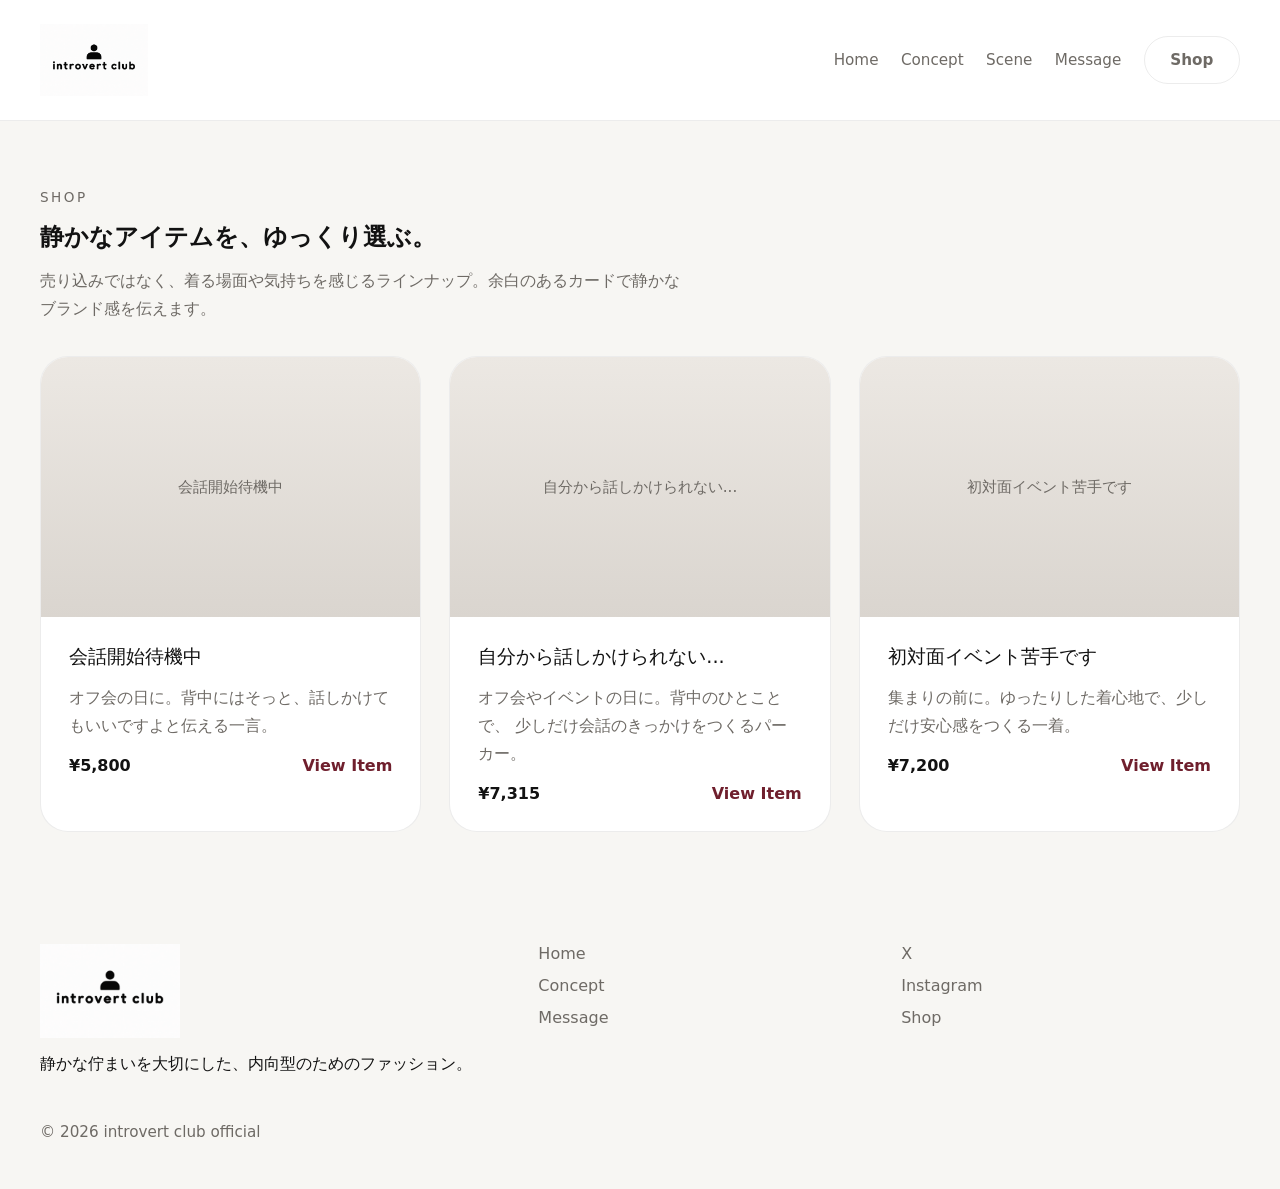
==== shop/index.html @ 11040faf "organize visual" ====
<!DOCTYPE html>
<html lang="ja">

<head>
    <meta charset="UTF-8" />
    <meta name="viewport" content="width=device-width, initial-scale=1.0" />
    <title>Shop | introvert club official</title>
    <meta name="description" content="静かな世界観を感じる introvert club official のショップ。背中のひとことで会話のきっかけをつくる服を紹介します。" />
    <link rel="stylesheet" href="../style.css" />
</head>

<body>
    <div class="page-shell">
        <header class="site-header">
            <div class="brand-logo">
                <img src="../assets/images/logo.png" alt="introvert club official" class="brand-logo-image" />
            </div>
            <button class="nav-toggle" aria-label="メニューを開く">☰</button>
            <nav class="site-nav">
                <a href="../">Home</a>
                <a href="../#concept">Concept</a>
                <a href="../#scene">Scene</a>
                <a href="../#message">Message</a>
                <a href="./" class="button button-outline">Shop</a>
            </nav>
        </header>

        <main>
            <section class="section">
                <div class="section-header">
                    <p class="section-eyebrow">Shop</p>
                    <h2>静かなアイテムを、ゆっくり選ぶ。</h2>
                    <p>売り込みではなく、着る場面や気持ちを感じるラインナップ。余白のあるカードで静かなブランド感を伝えます。</p>
                </div>

                <div class="product-grid">
                    <article class="product-card">
                        <div class="product-card-image">会話開始待機中</div>
                        <div class="product-card-body">
                            <p class="product-card-title">会話開始待機中</p>
                            <p class="product-card-copy">オフ会の日に。背中にはそっと、話しかけてもいいですよと伝える一言。</p>
                            <div class="product-card-meta">
                                <span class="product-card-price">¥5,800</span>
                                <a href="https://suzuri.jp/ykym3-2026/19942047/t-shirt/s/white" class="product-card-link">View Item</a>
                            </div>
                        </div>
                    </article>

                    <article class="product-card">
                        <div class="product-card-image">
                            自分から話しかけられない...
                        </div>

                        <div class="product-card-body">
                            <p class="product-card-title">
                                自分から話しかけられない...
                            </p>

                            <p class="product-card-copy">
                                オフ会やイベントの日に。背中のひとことで、
                                少しだけ会話のきっかけをつくるパーカー。
                            </p>

                            <div class="product-card-meta">
                                <span class="product-card-price">¥7,315</span>

                                <a href="https://suzuri.jp/ykym3-2026/19942047/heavyweight-hoodie/l/offwhite"
                                    target="_blank" rel="noopener noreferrer" class="product-card-link">
                                    View Item
                                </a>
                            </div>
                        </div>
                    </article>

                    <article class="product-card">
                        <div class="product-card-image">初対面イベント苦手です</div>
                        <div class="product-card-body">
                            <p class="product-card-title">初対面イベント苦手です</p>
                            <p class="product-card-copy">集まりの前に。ゆったりした着心地で、少しだけ安心感をつくる一着。</p>
                            <div class="product-card-meta">
                                <span class="product-card-price">¥7,200</span>
                                <a href="./" class="product-card-link">View Item</a>
                            </div>
                        </div>
                    </article>
                </div>
            </section>
        </main>

        <footer class="site-footer">
            <div class="footer-grid">
                <div>
                    <img src="../assets/images/logo.png" alt="introvert club official" class="footer-logo" />
                    <p>静かな佇まいを大切にした、内向型のためのファッション。</p>
                </div>
                <div class="footer-links">
                    <a href="../">Home</a>
                    <a href="../#concept">Concept</a>
                    <a href="../#message">Message</a>
                </div>
                <div class="footer-social">
                    <a href="#">X</a>
                    <a href="#">Instagram</a>
                    <a href="./">Shop</a>
                </div>
            </div>
            <p class="footer-copy">© 2026 introvert club official</p>
        </footer>
    </div>
    <script src="../script.js"></script>
</body>

</html>
---- style.css ----
:root {
  color-scheme: light;
  --bg: #f7f6f3;
  --surface: #ffffff;
  --surface-alt: #f4f2ee;
  --text: #121212;
  --muted: #6e6a65;
  --accent: #6f1f2d;
  --accent-soft: #a36a6f;
  --border: rgba(18,18,18,0.08);
  --shadow: 0 18px 50px rgba(18,18,18,0.08);
  --radius: 28px;
}

* {
  box-sizing: border-box;
}

html {
  scroll-behavior: smooth;
}

body {
  margin: 0;
  font-family: Inter, ui-sans-serif, system-ui, -apple-system, BlinkMacSystemFont, "Segoe UI", sans-serif;
  background: var(--bg);
  color: var(--text);
}

img {
  max-width: 100%;
  display: block;
}

.page-shell {
  min-height: 100vh;
}

.site-header {
  position: sticky;
  top: 0;
  z-index: 10;
  display: flex;
  align-items: center;
  justify-content: space-between;
  gap: 1rem;
  padding: 1.5rem 2.5rem;
  background: rgba(255,255,255,0.95);
  border-bottom: 1px solid var(--border);
  backdrop-filter: blur(14px);
}

.brand-logo {
  display: flex;
  align-items: center;
  gap: 1rem;
}

.brand-logo-image {
  display: block;
  max-height: 72px;
  width: auto;
}

.brand-mark {
  width: 48px;
  height: 48px;
  border-radius: 16px;
  display: grid;
  place-items: center;
  background: var(--text);
  color: white;
  font-weight: 700;
  letter-spacing: 0.1em;
}

.brand-name {
  margin: 0;
  font-size: 0.95rem;
  letter-spacing: 0.12em;
  text-transform: uppercase;
}

.brand-subtitle {
  margin: 0.2rem 0 0;
  color: var(--muted);
  font-size: 0.82rem;
}

.nav-toggle {
  display: none;
  border: 1px solid var(--border);
  background: transparent;
  color: var(--text);
  padding: 0.8rem 1rem;
  border-radius: 999px;
  cursor: pointer;
}

.site-nav {
  display: flex;
  align-items: center;
  gap: 1.4rem;
  flex-wrap: wrap;
}

.site-nav a {
  color: var(--muted);
  text-decoration: none;
  font-size: 0.95rem;
  transition: color 180ms ease, transform 180ms ease;
}

.site-nav a:hover {
  color: var(--text);
  transform: translateY(-1px);
}

.button {
  display: inline-flex;
  align-items: center;
  justify-content: center;
  border-radius: 999px;
  padding: 0.9rem 1.6rem;
  text-decoration: none;
  font-weight: 600;
  transition: transform 180ms ease, background 180ms ease, color 180ms ease;
}

.button:hover {
  transform: translateY(-2px);
}

.button-primary {
  background: var(--text);
  color: #fff;
}

.button-secondary,
.button-outline {
  border: 1px solid var(--border);
  color: var(--text);
  background: transparent;
}

.hero {
  display: grid;
  grid-template-columns: 1.2fr 0.8fr;
  align-items: center;
  gap: 3rem;
  padding: 5rem 2.5rem 4rem;
}

.eyebrow,
.section-eyebrow {
  margin: 0 0 1rem;
  color: var(--accent);
  letter-spacing: 0.18em;
  text-transform: uppercase;
  font-size: 0.85rem;
}

.hero-copy h1,
.section-header h2,
.logo-display h2 {
  margin: 0;
  line-height: 1.05;
}

.hero-copy h1 {
  font-size: clamp(3rem, 6vw, 5rem);
  max-width: 11ch;
  letter-spacing: -0.04em;
}

.hero-text {
  max-width: 36rem;
  color: var(--muted);
  line-height: 1.8;
  margin: 1.6rem 0 2rem;
}

.hero-actions {
  display: flex;
  flex-wrap: wrap;
  gap: 1rem;
}

.hero-visual {
  display: flex;
  justify-content: center;
}

.visual-frame {
  width: min(32rem, 100%);
  min-height: 26rem;
  border-radius: 32px;
  background: linear-gradient(180deg, #ffffff 0%, #f2eeeb 100%);
  border: 1px solid var(--border);
  padding: 2.5rem;
  display: grid;
  place-items: center;
}

.hero-placeholder {
  min-height: 26rem;
  width: 100%;
  border-radius: 32px;
  background: linear-gradient(180deg, #ece8e3 0%, #f7f6f3 100%);
  border: 1px solid var(--border);
  box-shadow: inset 0 0 0 1px rgba(18,18,18,0.02);
  display: flex;
  align-items: center;
  justify-content: center;
  position: relative;
  overflow: hidden;
}

.hero-placeholder::after {
  content: "";
  position: absolute;
  inset: 0;
  background: radial-gradient(circle at top left, rgba(255,255,255,0.8), transparent 28%), radial-gradient(circle at bottom right, rgba(170,160,150,0.2), transparent 22%);
  pointer-events: none;
}

.hero-placeholder-body {
  position: relative;
  z-index: 1;
  max-width: 22rem;
  text-align: center;
}

.placeholder-eyebrow {
  margin: 0 0 1rem;
  color: var(--accent);
  letter-spacing: 0.14em;
  text-transform: uppercase;
  font-size: 0.82rem;
}

.placeholder-text {
  margin: 0;
  color: var(--muted);
  line-height: 1.9;
}

.section-card-large {
  position: relative;
  min-height: 320px;
  background: linear-gradient(180deg, #f8f6f2 0%, #e9e6e2 100%);
  border-color: rgba(18,18,18,0.05);
}

.section-card-large::after {
  content: "";
  position: absolute;
  inset: 0;
  background: radial-gradient(circle at 30% 40%, rgba(18,18,18,0.04), transparent 25%), linear-gradient(90deg, rgba(255,255,255,0.7), transparent 60%);
  pointer-events: none;
}

.visual-copy {
  max-width: 20rem;
  text-align: center;
}

.visual-note {
  margin: 1rem 0 0;
  color: var(--muted);
  line-height: 1.8;
}

.visual-copy span {
  display: inline-block;
  margin-bottom: 1rem;
  letter-spacing: 0.18em;
  text-transform: uppercase;
  color: var(--muted);
  font-size: 0.82rem;
}

.visual-copy h2 {
  margin: 0;
  font-size: clamp(1.4rem, 2.4vw, 2.4rem);
  line-height: 1.2;
  color: var(--text);
}

.section {
  padding: 4rem 2.5rem;
}

.section-alt {
  background: rgba(18,18,18,0.02);
}

.section-split {
  display: grid;
  grid-template-columns: 1.2fr 0.9fr;
  gap: 2.5rem;
  align-items: center;
}

.section-copy p,
.section-header p,
.logo-notes p,
.footer-brand + p,
.message-copy p {
  color: var(--muted);
  line-height: 1.8;
}

.section-header {
  max-width: 40rem;
  margin-bottom: 2rem;
}

.grid {
  display: grid;
  gap: 1.5rem;
}

.grid-4 {
  grid-template-columns: repeat(4, minmax(0, 1fr));
}

.product-grid {
  display: grid;
  gap: 1.75rem;
  grid-template-columns: repeat(3, minmax(0, 1fr));
}

.product-card {
  background: var(--surface);
  border: 1px solid var(--border);
  border-radius: var(--radius);
  overflow: hidden;
  transition: transform 180ms ease, border-color 180ms ease;
  display: flex;
  flex-direction: column;
}

.product-card:hover {
  transform: translateY(-3px);
  border-color: rgba(111,31,45,0.14);
}

.product-card-image {
  min-height: 260px;
  background: linear-gradient(180deg, #ece8e3 0%, #dad5cf 100%);
  display: grid;
  place-items: center;
  color: var(--muted);
  font-size: 0.95rem;
  padding: 1.5rem;
  text-align: center;
}

.product-card-body {
  padding: 1.75rem;
  display: flex;
  flex-direction: column;
  gap: 1rem;
}

.product-card-title {
  margin: 0;
  font-size: 1.2rem;
  line-height: 1.2;
}

.product-card-copy {
  margin: 0;
  color: var(--muted);
  line-height: 1.75;
}

.product-card-meta {
  display: flex;
  align-items: center;
  justify-content: space-between;
  gap: 1rem;
  margin-top: auto;
}

.product-card-price {
  color: var(--text);
  font-weight: 700;
}

.product-card-link {
  color: var(--accent);
  text-decoration: none;
  font-weight: 700;
}

.product-detail {
  display: grid;
  grid-template-columns: 1.2fr 0.8fr;
  gap: 3rem;
  align-items: start;
}

.product-detail-image {
  min-height: 380px;
  border-radius: 32px;
  background: linear-gradient(180deg, #ece8e3 0%, #f7f6f3 100%);
  border: 1px solid var(--border);
  display: grid;
  place-items: center;
  padding: 2rem;
}

.product-detail-info {
  display: flex;
  flex-direction: column;
  gap: 1.5rem;
}

.product-detail-label {
  margin: 0;
  color: var(--accent);
  letter-spacing: 0.14em;
  text-transform: uppercase;
  font-size: 0.82rem;
}

.product-detail-title {
  margin: 0;
  font-size: clamp(2.4rem, 4vw, 3.4rem);
  line-height: 1.05;
}

.product-detail-copy {
  margin: 0;
  color: var(--muted);
  line-height: 1.9;
}

.product-detail-price {
  margin: 0;
  font-size: 1.4rem;
  font-weight: 700;
}

.product-detail-actions {
  display: flex;
  flex-wrap: wrap;
  gap: 1rem;
}

.product-detail-meta {
  display: grid;
  gap: 1rem;
}

.product-detail-meta span {
  color: var(--muted);
  font-size: 0.95rem;
}

.breadcrumbs {
  margin-bottom: 2rem;
  color: var(--muted);
  font-size: 0.9rem;
}

.breadcrumbs a {
  color: var(--muted);
  text-decoration: none;
}

.breadcrumbs a:hover {
  color: var(--text);
}

.section-media {
  display: flex;
  justify-content: flex-end;
}

.section-card,
.scene-card {
  background: var(--surface);
  border: 1px solid var(--border);
  border-radius: var(--radius);
  transition: transform 180ms ease, border-color 180ms ease;
  padding: 2rem;
}

.section-card-large {
  min-height: 320px;
  display: flex;
  align-items: center;
  justify-content: center;
}

.section-card-body {
  padding: 0;
}

.scene-card:hover,
.section-card:hover {
  transform: translateY(-4px);
  border-color: rgba(111,31,45,0.12);
}

.scene-icon {
  width: 3rem;
  height: 3rem;
  display: grid;
  place-items: center;
  background: rgba(111,31,45,0.12);
  border-radius: 1rem;
  font-size: 1.3rem;
}

.scene-card h3 {
  margin: 0;
  font-size: 1.2rem;
}

.scene-card p {
  margin: 0;
  color: var(--muted);
  line-height: 1.75;
}

.section-message {
  padding: 5rem 2.5rem;
}

.message-copy {
  max-width: 42rem;
}

.message-copy h2 {
  margin: 0;
  font-size: clamp(2.6rem, 5vw, 4rem);
  line-height: 1.05;
}

.message-copy p {
  margin: 1.6rem 0 0;
}

.instagram-grid {
  display: grid;
  grid-template-columns: repeat(4, minmax(0, 1fr));
  gap: 1rem;
  margin-top: 2rem;
}

.instagram-post {
  aspect-ratio: 1 / 1;
  background: var(--surface-alt);
  border: 1px solid var(--border);
  border-radius: 1.5rem;
  padding: 1rem;
  display: grid;
  gap: 0.85rem;
}

.instagram-post::before {
  content: "";
  display: block;
  border-radius: 1rem;
  background: linear-gradient(135deg, #ece8e3 0%, #dcd7d1 100%);
  min-height: 0;
  flex: 1;
}

.instagram-post-title {
  margin: 0;
  font-size: 0.95rem;
  font-weight: 700;
}

.instagram-post-handle {
  margin: 0.2rem 0 0;
  color: var(--muted);
  font-size: 0.85rem;
}

.instagram-actions {
  margin-top: 2rem;
  display: flex;
  gap: 1rem;
  flex-wrap: wrap;
}

.section-logo {
  padding: 5rem 2.5rem;
}

.logo-display {
  display: flex;
  align-items: center;
  gap: 2rem;
  background: var(--surface-alt);
  border: 1px solid var(--border);
  border-radius: var(--radius);
  padding: 2rem;
}

.logo-image {
  max-width: 180px;
  width: 100%;
  display: block;
}

.logo-mark-lg {
  width: 96px;
  height: 96px;
  border-radius: 28px;
  display: grid;
  place-items: center;
  background: var(--text);
  color: white;
  font-size: 2.25rem;
  font-weight: 800;
}

.logo-display h2 {
  margin: 0 0 0.6rem;
  font-size: clamp(2rem, 3vw, 2.8rem);
}

.logo-notes {
  margin-top: 1.5rem;
}

.site-footer {
  padding: 3rem 2.5rem;
}

.footer-grid {
  display: grid;
  grid-template-columns: 1.4fr 1fr 1fr;
  gap: 1.5rem;
  align-items: flex-start;
}

.footer-logo {
  display: block;
  max-width: 140px;
  width: 100%;
  margin-bottom: 1rem;
}

.footer-brand {
  margin: 0;
  font-weight: 700;
  font-size: 1rem;
}

.footer-links,
.footer-social {
  display: flex;
  flex-direction: column;
  gap: 0.8rem;
}

.footer-links a,
.footer-social a {
  color: var(--muted);
  text-decoration: none;
}

.footer-links a:hover,
.footer-social a:hover {
  color: var(--text);
}

.footer-copy {
  margin: 2rem 0 0;
  color: var(--muted);
  font-size: 0.95rem;
}

@media (max-width: 1100px) {
  .hero,
  .section-split,
  .product-detail {
    grid-template-columns: 1fr;
  }
  .grid-4,
  .product-grid {
    grid-template-columns: repeat(2, minmax(0, 1fr));
  }
  .site-header {
    padding: 1rem 1.5rem;
  }
}

@media (max-width: 768px) {
  .site-header {
    gap: 0.5rem;
  }
  .nav-toggle {
    display: inline-flex;
  }
  .site-nav {
    position: absolute;
    inset: 70px 1.5rem auto auto;
    flex-direction: column;
    width: calc(100% - 3rem);
    background: rgba(255,255,255,0.98);
    border: 1px solid rgba(18,18,18,0.08);
    border-radius: 22px;
    padding: 1rem;
    opacity: 0;
    visibility: hidden;
    transform: translateY(-10px);
    transition: opacity 180ms ease, transform 180ms ease, visibility 180ms ease;
  }
  .site-nav.open {
    opacity: 1;
    visibility: visible;
    transform: translateY(0);
  }
  .site-nav a {
    padding: 0.75rem 0;
    width: 100%;
    border-bottom: 1px solid rgba(18,18,18,0.05);
  }
  .hero {
    padding-top: 2.5rem;
  }
  .section {
    padding: 3rem 1.5rem;
  }
  .instagram-grid,
  .product-grid,
  .grid-4 {
    grid-template-columns: 1fr;
  }
  .footer-grid {
    grid-template-columns: 1fr;
  }
}

@media (max-width: 520px) {
  .hero-copy h1 {
    font-size: 2.4rem;
  }
  .site-nav {
    width: calc(100% - 2rem);
    right: 1rem;
    left: 1rem;
  }
}
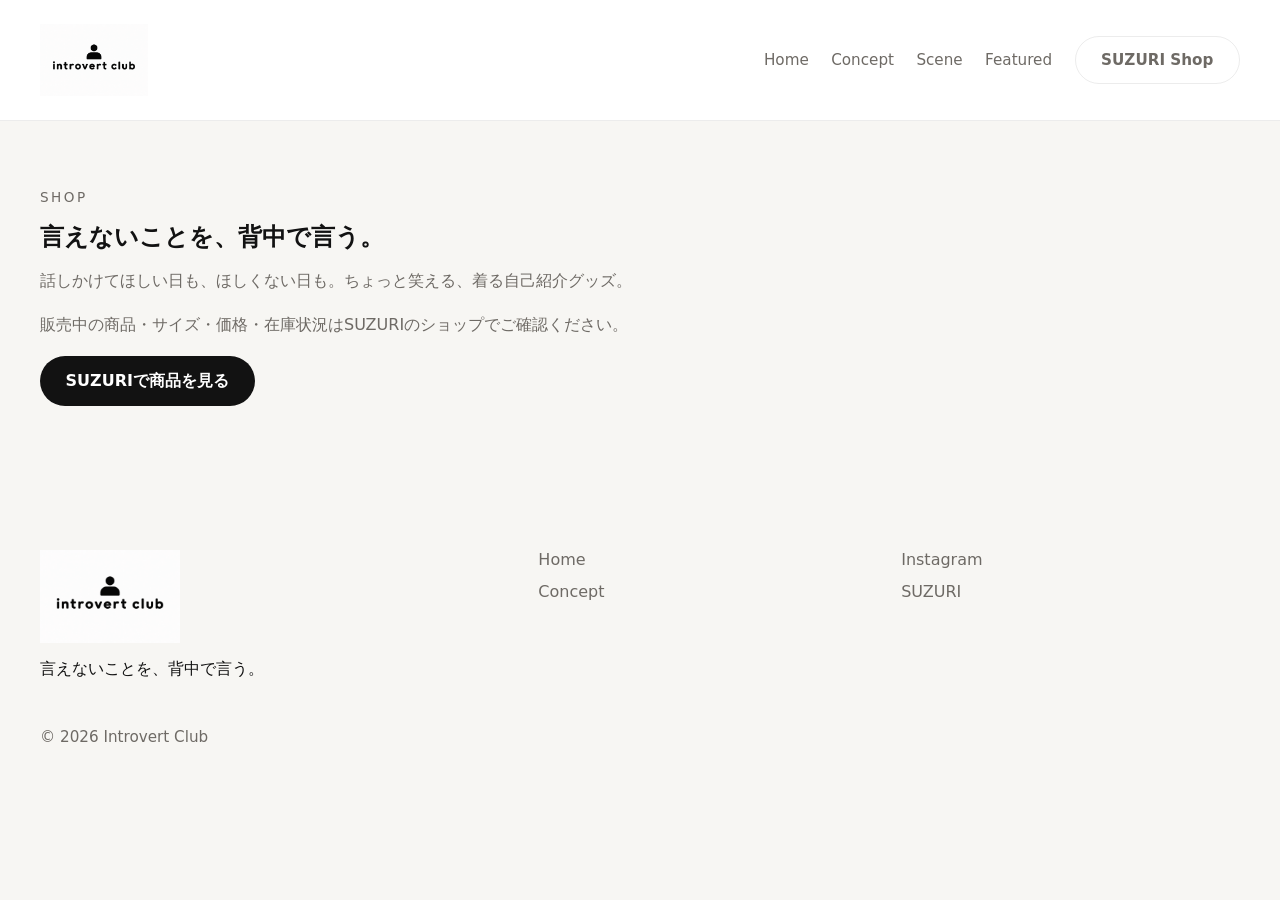
==== commit 74932b2c: "Refresh Introvert Club brand copy and shop links" ====
--- a/shop/index.html
+++ b/shop/index.html
@@ -1,113 +1,24 @@
 <!DOCTYPE html>
 <html lang="ja">
-
 <head>
-    <meta charset="UTF-8" />
-    <meta name="viewport" content="width=device-width, initial-scale=1.0" />
-    <title>Shop | introvert club official</title>
-    <meta name="description" content="静かな世界観を感じる introvert club official のショップ。背中のひとことで会話のきっかけをつくる服を紹介します。" />
-    <link rel="stylesheet" href="../style.css" />
+  <meta charset="UTF-8" />
+  <meta name="viewport" content="width=device-width, initial-scale=1.0" />
+  <title>Shop｜Introvert Club</title>
+  <meta name="description" content="Introvert Clubの着る自己紹介グッズ。最新の商品と価格はSUZURI公式ショップでご確認ください。" />
+  <link rel="stylesheet" href="../style.css" />
 </head>
-
 <body>
-    <div class="page-shell">
-        <header class="site-header">
-            <div class="brand-logo">
-                <img src="../assets/images/logo.png" alt="introvert club official" class="brand-logo-image" />
-            </div>
-            <button class="nav-toggle" aria-label="メニューを開く">☰</button>
-            <nav class="site-nav">
-                <a href="../">Home</a>
-                <a href="../#concept">Concept</a>
-                <a href="../#scene">Scene</a>
-                <a href="../#message">Message</a>
-                <a href="./" class="button button-outline">Shop</a>
-            </nav>
-        </header>
-
-        <main>
-            <section class="section">
-                <div class="section-header">
-                    <p class="section-eyebrow">Shop</p>
-                    <h2>静かなアイテムを、ゆっくり選ぶ。</h2>
-                    <p>売り込みではなく、着る場面や気持ちを感じるラインナップ。余白のあるカードで静かなブランド感を伝えます。</p>
-                </div>
-
-                <div class="product-grid">
-                    <article class="product-card">
-                        <div class="product-card-image">会話開始待機中</div>
-                        <div class="product-card-body">
-                            <p class="product-card-title">会話開始待機中</p>
-                            <p class="product-card-copy">オフ会の日に。背中にはそっと、話しかけてもいいですよと伝える一言。</p>
-                            <div class="product-card-meta">
-                                <span class="product-card-price">¥5,800</span>
-                                <a href="https://suzuri.jp/ykym3-2026/19942047/t-shirt/s/white" class="product-card-link">View Item</a>
-                            </div>
-                        </div>
-                    </article>
-
-                    <article class="product-card">
-                        <div class="product-card-image">
-                            自分から話しかけられない...
-                        </div>
-
-                        <div class="product-card-body">
-                            <p class="product-card-title">
-                                自分から話しかけられない...
-                            </p>
-
-                            <p class="product-card-copy">
-                                オフ会やイベントの日に。背中のひとことで、
-                                少しだけ会話のきっかけをつくるパーカー。
-                            </p>
-
-                            <div class="product-card-meta">
-                                <span class="product-card-price">¥7,315</span>
-
-                                <a href="https://suzuri.jp/ykym3-2026/19942047/heavyweight-hoodie/l/offwhite"
-                                    target="_blank" rel="noopener noreferrer" class="product-card-link">
-                                    View Item
-                                </a>
-                            </div>
-                        </div>
-                    </article>
-
-                    <article class="product-card">
-                        <div class="product-card-image">初対面イベント苦手です</div>
-                        <div class="product-card-body">
-                            <p class="product-card-title">初対面イベント苦手です</p>
-                            <p class="product-card-copy">集まりの前に。ゆったりした着心地で、少しだけ安心感をつくる一着。</p>
-                            <div class="product-card-meta">
-                                <span class="product-card-price">¥7,200</span>
-                                <a href="./" class="product-card-link">View Item</a>
-                            </div>
-                        </div>
-                    </article>
-                </div>
-            </section>
-        </main>
-
-        <footer class="site-footer">
-            <div class="footer-grid">
-                <div>
-                    <img src="../assets/images/logo.png" alt="introvert club official" class="footer-logo" />
-                    <p>静かな佇まいを大切にした、内向型のためのファッション。</p>
-                </div>
-                <div class="footer-links">
-                    <a href="../">Home</a>
-                    <a href="../#concept">Concept</a>
-                    <a href="../#message">Message</a>
-                </div>
-                <div class="footer-social">
-                    <a href="#">X</a>
-                    <a href="#">Instagram</a>
-                    <a href="./">Shop</a>
-                </div>
-            </div>
-            <p class="footer-copy">© 2026 introvert club official</p>
-        </footer>
-    </div>
-    <script src="../script.js"></script>
-</body>
-
-</html>+<div class="page-shell">
+  <header class="site-header">
+    <div class="brand-logo"><a href="../"><img src="../assets/images/logo.png" alt="Introvert Club" class="brand-logo-image" /></a></div>
+    <button class="nav-toggle" aria-label="メニューを開く">☰</button>
+    <nav class="site-nav"><a href="../">Home</a><a href="../#concept">Concept</a><a href="../#scene">Scene</a><a href="../#featured">Featured</a><a href="https://suzuri.jp/introvert-club/" class="button button-outline" target="_blank" rel="noopener noreferrer">SUZURI Shop</a></nav>
+  </header>
+  <main><section class="section"><div class="section-header">
+    <p class="section-eyebrow">Shop</p><h2>言えないことを、背中で言う。</h2>
+    <p>話しかけてほしい日も、ほしくない日も。ちょっと笑える、着る自己紹介グッズ。</p>
+    <p>販売中の商品・サイズ・価格・在庫状況はSUZURIのショップでご確認ください。</p>
+    <a href="https://suzuri.jp/introvert-club/" class="button button-primary" target="_blank" rel="noopener noreferrer">SUZURIで商品を見る</a>
+  </div></section></main>
+  <footer class="site-footer"><div class="footer-grid"><div><img src="../assets/images/logo.png" alt="Introvert Club" class="footer-logo"/><p>言えないことを、背中で言う。</p></div><div class="footer-links"><a href="../">Home</a><a href="../#concept">Concept</a></div><div class="footer-social"><a href="https://www.instagram.com/introvertclub_jp/">Instagram</a><a href="https://suzuri.jp/introvert-club/">SUZURI</a></div></div><p class="footer-copy">© 2026 Introvert Club</p></footer>
+</div><script src="../script.js"></script></body></html>
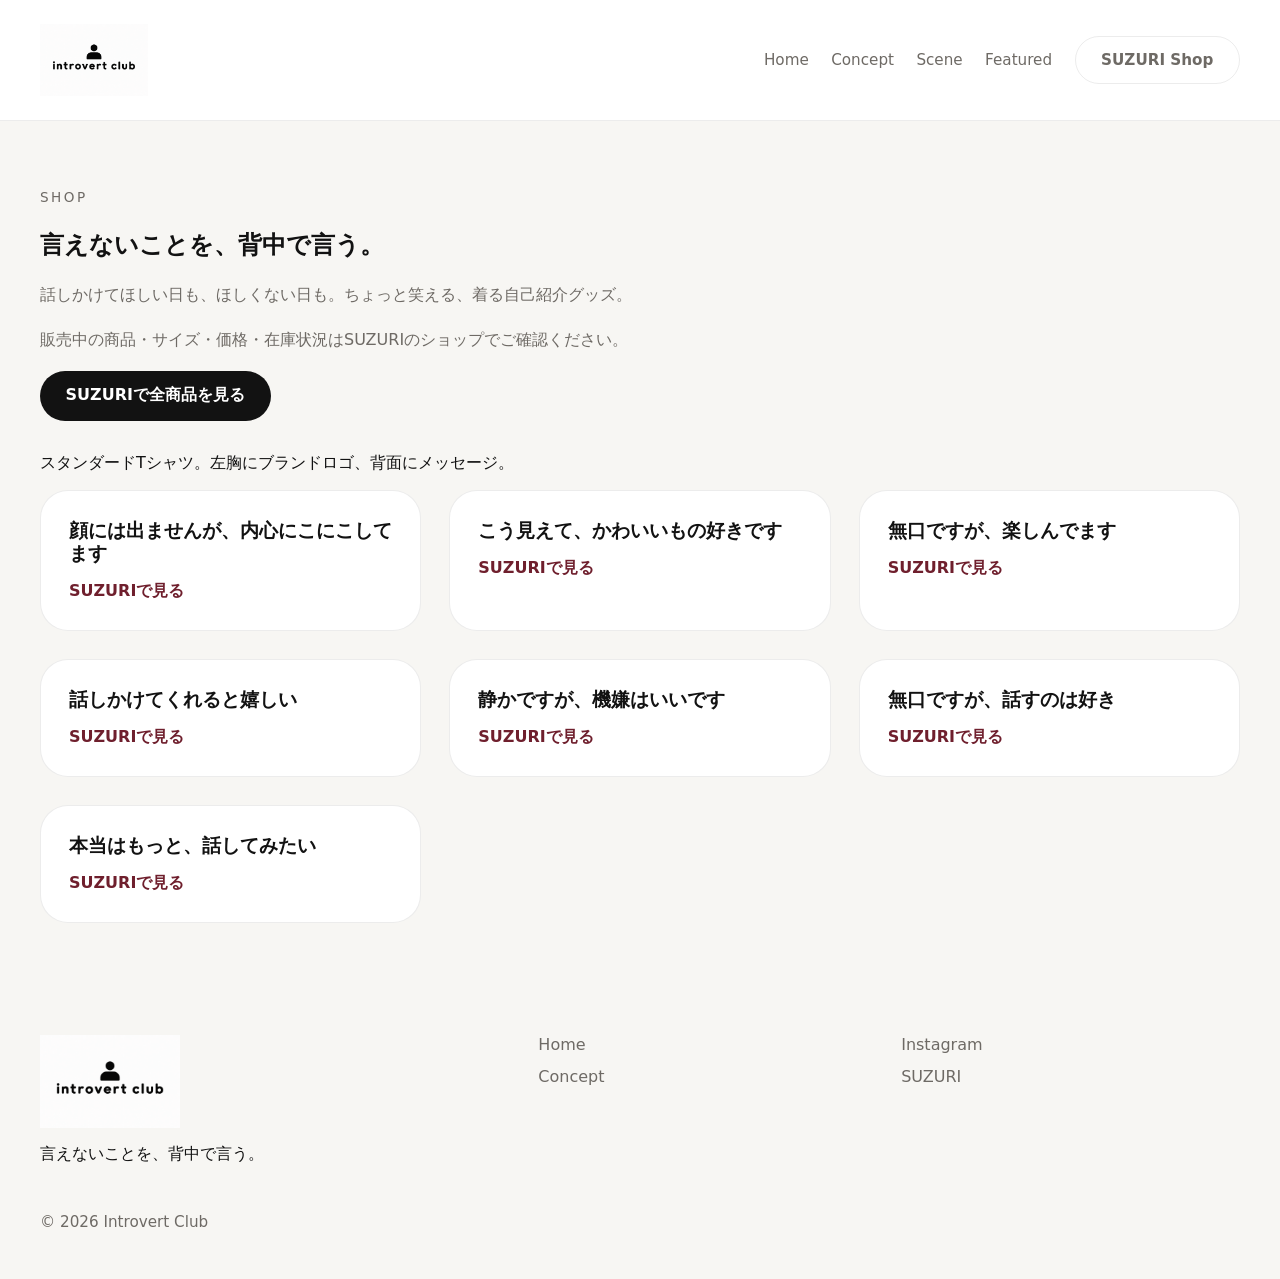
==== commit 89a0253f: "List seven Introvert Club shirts on the shop page" ====
--- a/shop/index.html
+++ b/shop/index.html
@@ -15,10 +15,56 @@
     <nav class="site-nav"><a href="../">Home</a><a href="../#concept">Concept</a><a href="../#scene">Scene</a><a href="../#featured">Featured</a><a href="https://suzuri.jp/introvert-club/" class="button button-outline" target="_blank" rel="noopener noreferrer">SUZURI Shop</a></nav>
   </header>
   <main><section class="section"><div class="section-header">
-    <p class="section-eyebrow">Shop</p><h2>言えないことを、背中で言う。</h2>
+    <p class="section-eyebrow">Shop</p><h1>言えないことを、背中で言う。</h1>
     <p>話しかけてほしい日も、ほしくない日も。ちょっと笑える、着る自己紹介グッズ。</p>
     <p>販売中の商品・サイズ・価格・在庫状況はSUZURIのショップでご確認ください。</p>
-    <a href="https://suzuri.jp/introvert-club/" class="button button-primary" target="_blank" rel="noopener noreferrer">SUZURIで商品を見る</a>
-  </div></section></main>
+    <a href="https://suzuri.jp/introvert-club/" class="button button-primary" target="_blank" rel="noopener noreferrer">SUZURIで全商品を見る</a>
+  </div>
+    <p>スタンダードTシャツ。左胸にブランドロゴ、背面にメッセージ。</p>
+    <div class="product-grid">
+      <article class="product-card">
+        <div class="product-card-body">
+          <h3 class="product-card-title">顔には出ませんが、内心にこにこしてます</h3>
+          <a class="product-card-link" href="https://suzuri.jp/introvert-club/21339961/t-shirt/s/white" aria-label="「顔には出ませんが、内心にこにこしてます」をSUZURIで見る">SUZURIで見る</a>
+        </div>
+      </article>
+      <article class="product-card">
+        <div class="product-card-body">
+          <h3 class="product-card-title">こう見えて、かわいいもの好きです</h3>
+          <a class="product-card-link" href="https://suzuri.jp/introvert-club/21339986/t-shirt/s/white" aria-label="「こう見えて、かわいいもの好きです」をSUZURIで見る">SUZURIで見る</a>
+        </div>
+      </article>
+      <article class="product-card">
+        <div class="product-card-body">
+          <h3 class="product-card-title">無口ですが、楽しんでます</h3>
+          <a class="product-card-link" href="https://suzuri.jp/introvert-club/21340026/t-shirt/s/white" aria-label="「無口ですが、楽しんでます」をSUZURIで見る">SUZURIで見る</a>
+        </div>
+      </article>
+      <article class="product-card">
+        <div class="product-card-body">
+          <h3 class="product-card-title">話しかけてくれると嬉しい</h3>
+          <a class="product-card-link" href="https://suzuri.jp/introvert-club/21339811/t-shirt/s/white" aria-label="「話しかけてくれると嬉しい」をSUZURIで見る">SUZURIで見る</a>
+        </div>
+      </article>
+      <article class="product-card">
+        <div class="product-card-body">
+          <h3 class="product-card-title">静かですが、機嫌はいいです</h3>
+          <a class="product-card-link" href="https://suzuri.jp/introvert-club/21340040/t-shirt/s/white" aria-label="「静かですが、機嫌はいいです」をSUZURIで見る">SUZURIで見る</a>
+        </div>
+      </article>
+      <article class="product-card">
+        <div class="product-card-body">
+          <h3 class="product-card-title">無口ですが、話すのは好き</h3>
+          <a class="product-card-link" href="https://suzuri.jp/introvert-club/21340052/t-shirt/s/white" aria-label="「無口ですが、話すのは好き」をSUZURIで見る">SUZURIで見る</a>
+        </div>
+      </article>
+      <article class="product-card">
+        <div class="product-card-body">
+          <h3 class="product-card-title">本当はもっと、話してみたい</h3>
+          <a class="product-card-link" href="https://suzuri.jp/introvert-club/21340061/t-shirt/s/white" aria-label="「本当はもっと、話してみたい」をSUZURIで見る">SUZURIで見る</a>
+        </div>
+      </article>
+    </div>
+  </section></main>
   <footer class="site-footer"><div class="footer-grid"><div><img src="../assets/images/logo.png" alt="Introvert Club" class="footer-logo"/><p>言えないことを、背中で言う。</p></div><div class="footer-links"><a href="../">Home</a><a href="../#concept">Concept</a></div><div class="footer-social"><a href="https://www.instagram.com/introvertclub_jp/">Instagram</a><a href="https://suzuri.jp/introvert-club/">SUZURI</a></div></div><p class="footer-copy">© 2026 Introvert Club</p></footer>
 </div><script src="../script.js"></script></body></html>
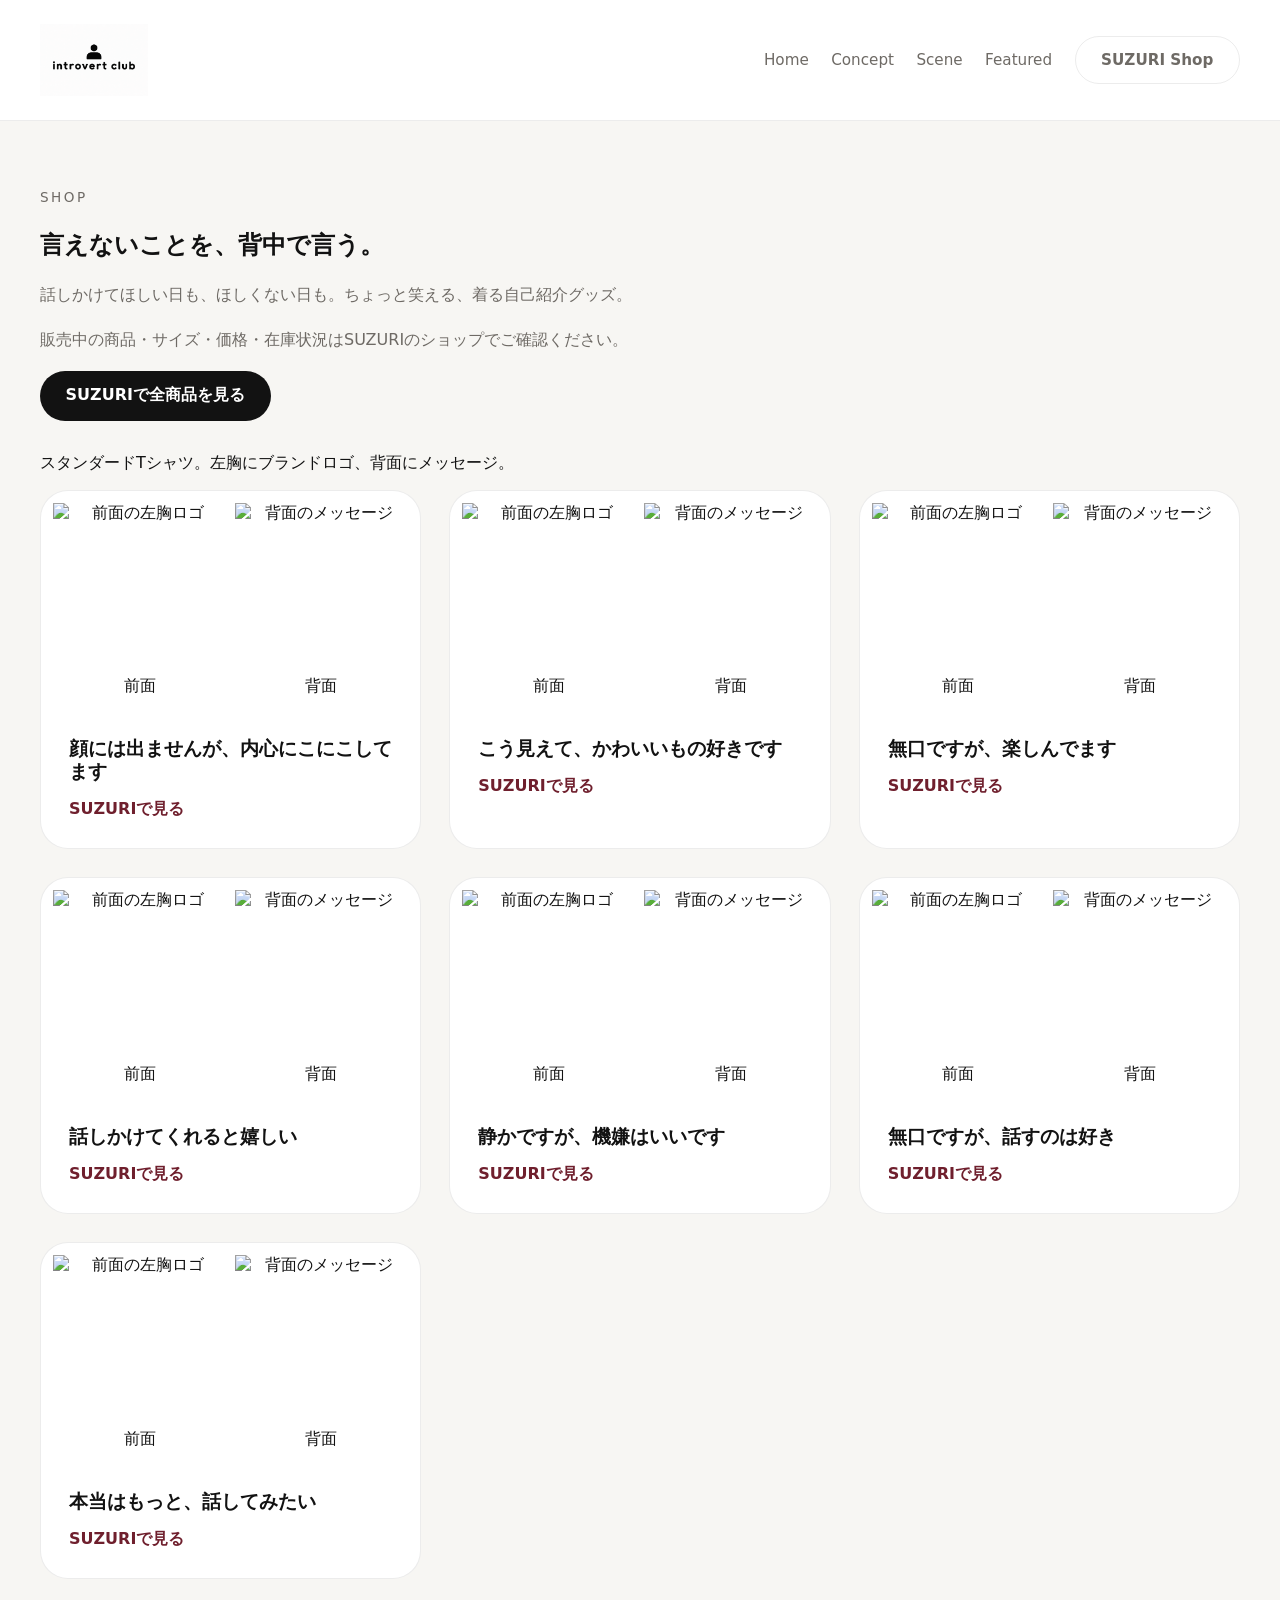
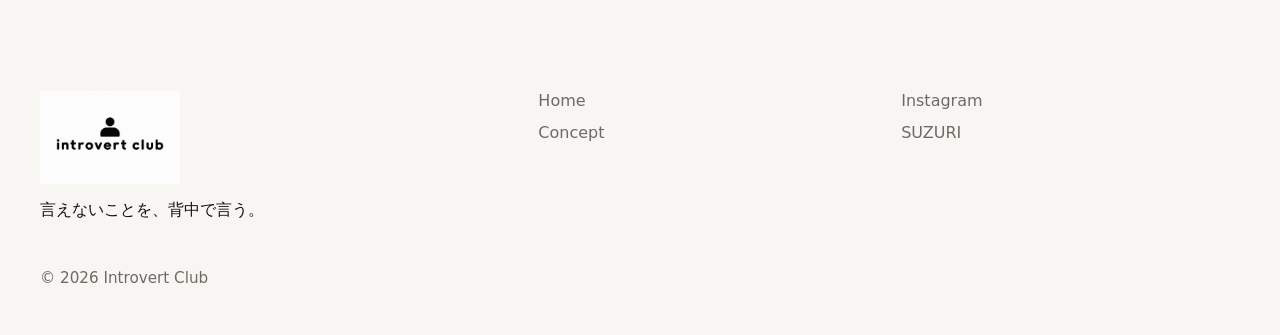
==== commit 5f15f41b: "Show front and back photos for seven shirts" ====
--- a/shop/index.html
+++ b/shop/index.html
@@ -23,42 +23,70 @@
     <p>スタンダードTシャツ。左胸にブランドロゴ、背面にメッセージ。</p>
     <div class="product-grid">
       <article class="product-card">
+          <div style="display:grid;grid-template-columns:repeat(2,minmax(0,1fr));gap:8px;padding:12px;text-align:center">
+            <figure style="margin:0"><img src="https://lens.suzuri.jp/v3/1024x1024/t-shirt/s/white/front/21363888/1794573117-1167x356.png.0.8383+0.3059+0.0935.webp?h=f847634338d89cb61933e3bdc4da31e185261e66&amp;printed=true" width="1024" height="1024" style="display:block;width:100%;height:auto" loading="lazy" alt="前面の左胸ロゴ"><figcaption>前面</figcaption></figure>
+            <figure style="margin:0"><img src="https://lens.suzuri.jp/v3/1024x1024/t-shirt/s/white/back/21339961/1794297456-3000x3600.png.webp?h=a7a5fb402d48b4cd398b04238397f80aa81bdc27&amp;printed=true" width="1024" height="1024" style="display:block;width:100%;height:auto" loading="lazy" alt="背面のメッセージ"><figcaption>背面</figcaption></figure>
+          </div>
         <div class="product-card-body">
           <h3 class="product-card-title">顔には出ませんが、内心にこにこしてます</h3>
           <a class="product-card-link" href="https://suzuri.jp/introvert-club/21339961/t-shirt/s/white" aria-label="「顔には出ませんが、内心にこにこしてます」をSUZURIで見る">SUZURIで見る</a>
         </div>
       </article>
       <article class="product-card">
+          <div style="display:grid;grid-template-columns:repeat(2,minmax(0,1fr));gap:8px;padding:12px;text-align:center">
+            <figure style="margin:0"><img src="https://lens.suzuri.jp/v3/1024x1024/t-shirt/s/white/front/21363884/1794573094-1167x356.png.0.8383+0.3059+0.0935.webp?h=fb8449a84eddbef64d5efb47f6a365aac1cd2505&amp;printed=true" width="1024" height="1024" style="display:block;width:100%;height:auto" loading="lazy" alt="前面の左胸ロゴ"><figcaption>前面</figcaption></figure>
+            <figure style="margin:0"><img src="https://lens.suzuri.jp/v3/1024x1024/t-shirt/s/white/back/21339986/1794297694-3000x3600.png.webp?h=e9ff82295d3f91224d1ced9b04a51291335be987&amp;printed=true" width="1024" height="1024" style="display:block;width:100%;height:auto" loading="lazy" alt="背面のメッセージ"><figcaption>背面</figcaption></figure>
+          </div>
         <div class="product-card-body">
           <h3 class="product-card-title">こう見えて、かわいいもの好きです</h3>
           <a class="product-card-link" href="https://suzuri.jp/introvert-club/21339986/t-shirt/s/white" aria-label="「こう見えて、かわいいもの好きです」をSUZURIで見る">SUZURIで見る</a>
         </div>
       </article>
       <article class="product-card">
+          <div style="display:grid;grid-template-columns:repeat(2,minmax(0,1fr));gap:8px;padding:12px;text-align:center">
+            <figure style="margin:0"><img src="https://lens.suzuri.jp/v3/1024x1024/t-shirt/s/white/front/21363864/1794572871-1167x356.png.0.8383+0.3059+0.0935.webp?h=d71dae74f64e8c49da5c2602cb7e11a6639345ef&amp;printed=true" width="1024" height="1024" style="display:block;width:100%;height:auto" loading="lazy" alt="前面の左胸ロゴ"><figcaption>前面</figcaption></figure>
+            <figure style="margin:0"><img src="https://lens.suzuri.jp/v3/1024x1024/t-shirt/s/white/back/21340026/1794297962-3000x3600.png.webp?h=7997fc67b1dfe64d59a1f4847d553d77e1edfd7e&amp;printed=true" width="1024" height="1024" style="display:block;width:100%;height:auto" loading="lazy" alt="背面のメッセージ"><figcaption>背面</figcaption></figure>
+          </div>
         <div class="product-card-body">
           <h3 class="product-card-title">無口ですが、楽しんでます</h3>
           <a class="product-card-link" href="https://suzuri.jp/introvert-club/21340026/t-shirt/s/white" aria-label="「無口ですが、楽しんでます」をSUZURIで見る">SUZURIで見る</a>
         </div>
       </article>
       <article class="product-card">
+          <div style="display:grid;grid-template-columns:repeat(2,minmax(0,1fr));gap:8px;padding:12px;text-align:center">
+            <figure style="margin:0"><img src="https://lens.suzuri.jp/v3/1024x1024/t-shirt/s/white/front/21363892/1794573140-1167x356.png.0.8383+0.3059+0.0935.webp?h=baacdd6760467c2a26bfc9742211078b102375a7&amp;printed=true" width="1024" height="1024" style="display:block;width:100%;height:auto" loading="lazy" alt="前面の左胸ロゴ"><figcaption>前面</figcaption></figure>
+            <figure style="margin:0"><img src="https://lens.suzuri.jp/v3/1024x1024/t-shirt/s/white/back/21339811/1794295906-3000x3600.png.webp?h=1c68d608adbc3d48a4c99d436db19608be59be26&amp;printed=true" width="1024" height="1024" style="display:block;width:100%;height:auto" loading="lazy" alt="背面のメッセージ"><figcaption>背面</figcaption></figure>
+          </div>
         <div class="product-card-body">
           <h3 class="product-card-title">話しかけてくれると嬉しい</h3>
           <a class="product-card-link" href="https://suzuri.jp/introvert-club/21339811/t-shirt/s/white" aria-label="「話しかけてくれると嬉しい」をSUZURIで見る">SUZURIで見る</a>
         </div>
       </article>
       <article class="product-card">
+          <div style="display:grid;grid-template-columns:repeat(2,minmax(0,1fr));gap:8px;padding:12px;text-align:center">
+            <figure style="margin:0"><img src="https://lens.suzuri.jp/v3/1024x1024/t-shirt/s/white/front/21363881/1794573071-1167x356.png.0.8383+0.3059+0.0935.webp?h=d2349e1530464d388c0deb45dd09c5b3fc3f8b62&amp;printed=true" width="1024" height="1024" style="display:block;width:100%;height:auto" loading="lazy" alt="前面の左胸ロゴ"><figcaption>前面</figcaption></figure>
+            <figure style="margin:0"><img src="https://lens.suzuri.jp/v3/1024x1024/t-shirt/s/white/back/21340040/1794298075-3000x3600.png.webp?h=49a8d2ae827d51ef0cdaae440c32bf3b3b1829f3&amp;printed=true" width="1024" height="1024" style="display:block;width:100%;height:auto" loading="lazy" alt="背面のメッセージ"><figcaption>背面</figcaption></figure>
+          </div>
         <div class="product-card-body">
           <h3 class="product-card-title">静かですが、機嫌はいいです</h3>
           <a class="product-card-link" href="https://suzuri.jp/introvert-club/21340040/t-shirt/s/white" aria-label="「静かですが、機嫌はいいです」をSUZURIで見る">SUZURIで見る</a>
         </div>
       </article>
       <article class="product-card">
+          <div style="display:grid;grid-template-columns:repeat(2,minmax(0,1fr));gap:8px;padding:12px;text-align:center">
+            <figure style="margin:0"><img src="https://lens.suzuri.jp/v3/1024x1024/t-shirt/s/white/front/21363877/1794573036-1167x356.png.0.8383+0.3059+0.0935.webp?h=e2b8a5b1d2f29b68117d4789cca3acf138214247&amp;printed=true" width="1024" height="1024" style="display:block;width:100%;height:auto" loading="lazy" alt="前面の左胸ロゴ"><figcaption>前面</figcaption></figure>
+            <figure style="margin:0"><img src="https://lens.suzuri.jp/v3/1024x1024/t-shirt/s/white/back/21340052/1794298188-3000x3600.png.webp?h=35e4b67b10fdc2c042720125f56425cfbe8aea59&amp;printed=true" width="1024" height="1024" style="display:block;width:100%;height:auto" loading="lazy" alt="背面のメッセージ"><figcaption>背面</figcaption></figure>
+          </div>
         <div class="product-card-body">
           <h3 class="product-card-title">無口ですが、話すのは好き</h3>
           <a class="product-card-link" href="https://suzuri.jp/introvert-club/21340052/t-shirt/s/white" aria-label="「無口ですが、話すのは好き」をSUZURIで見る">SUZURIで見る</a>
         </div>
       </article>
       <article class="product-card">
+          <div style="display:grid;grid-template-columns:repeat(2,minmax(0,1fr));gap:8px;padding:12px;text-align:center">
+            <figure style="margin:0"><img src="https://lens.suzuri.jp/v3/1024x1024/t-shirt/s/white/front/21363871/1794572982-1167x356.png.0.8383+0.3059+0.0935.webp?h=90b529360f07a41d5ba1d9854b8d49082714669b&amp;printed=true" width="1024" height="1024" style="display:block;width:100%;height:auto" loading="lazy" alt="前面の左胸ロゴ"><figcaption>前面</figcaption></figure>
+            <figure style="margin:0"><img src="https://lens.suzuri.jp/v3/1024x1024/t-shirt/s/white/back/21340061/1794298295-3000x3600.png.webp?h=981282f7e785ede107d9cbeff98f1f86cd5efa99&amp;printed=true" width="1024" height="1024" style="display:block;width:100%;height:auto" loading="lazy" alt="背面のメッセージ"><figcaption>背面</figcaption></figure>
+          </div>
         <div class="product-card-body">
           <h3 class="product-card-title">本当はもっと、話してみたい</h3>
           <a class="product-card-link" href="https://suzuri.jp/introvert-club/21340061/t-shirt/s/white" aria-label="「本当はもっと、話してみたい」をSUZURIで見る">SUZURIで見る</a>
